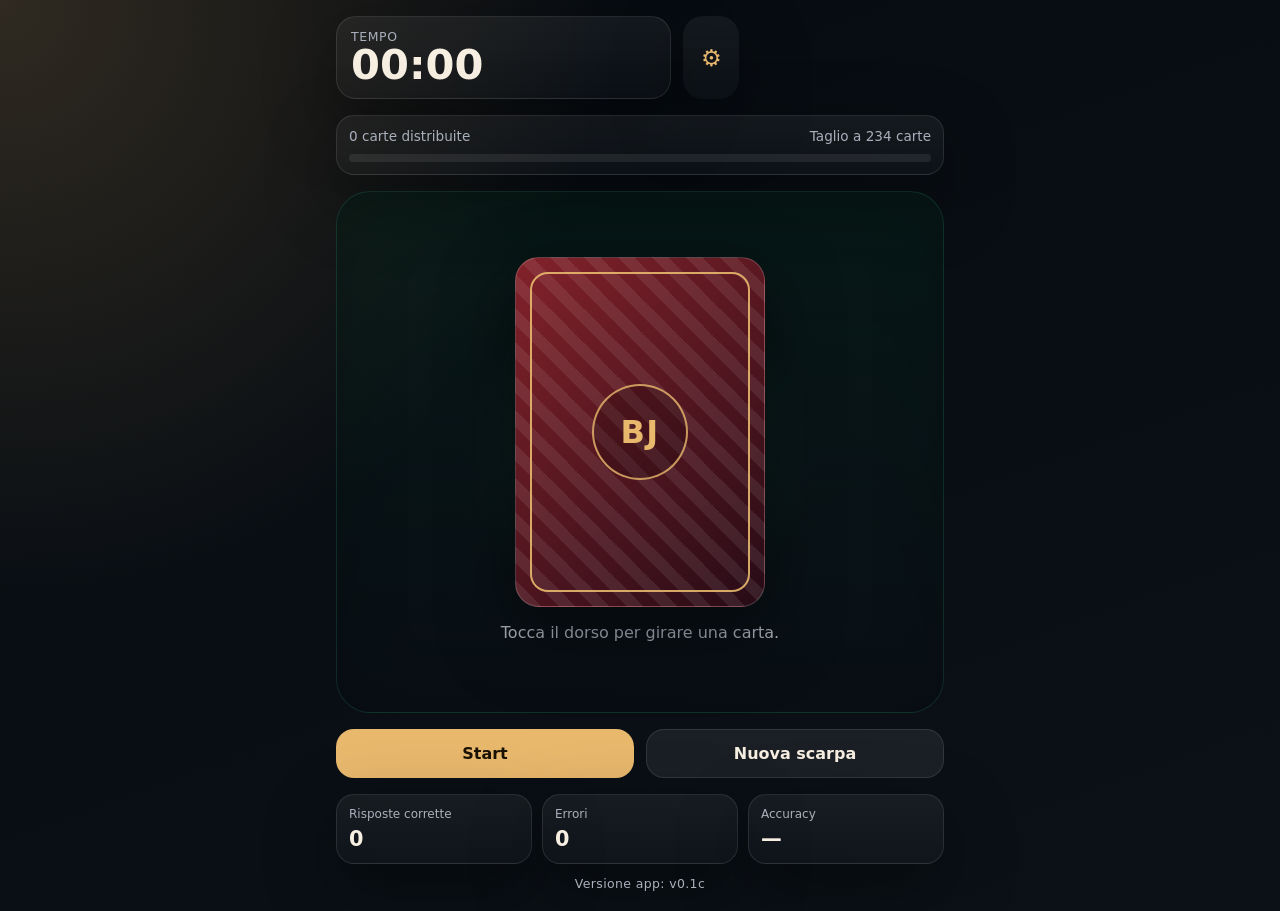
==== index.html @ acd710ee "Show app version and harden service worker caching (v0.1c) ### Motivation - Surface the current appl" ====
<!doctype html>
<html lang="it">
<head>
  <meta charset="utf-8" />
  <meta name="viewport" content="width=device-width, initial-scale=1, viewport-fit=cover" />
  <meta name="theme-color" content="#101820" />
  <meta name="description" content="PWA per allenarsi al conteggio carte Hi-Lo nel blackjack." />
  <title>BJ Hi-Lo Trainer</title>
  <link rel="manifest" href="manifest.webmanifest" />
  <link rel="icon" href="icons/icon-192.png" />
  <link rel="apple-touch-icon" href="icons/icon-192.png" />
  <link rel="stylesheet" href="styles.css" />
</head>
<body>
  <main class="app-shell">
    <header class="topbar topbar-compact" aria-label="Stato allenamento">
      <section class="stat-card stat-time">
        <span class="stat-label">Tempo</span>
        <strong id="timer">00:00</strong>
      </section>
      <button id="settingsToggle" class="icon-button" type="button" aria-expanded="false" aria-controls="settingsPanel">⚙︎</button>
    </header>

    <section id="settingsPanel" class="settings-panel" aria-label="Impostazioni">
      <div class="settings-grid">
        <label class="field">
          <span>Numero di mazzi</span>
          <select id="deckCount">
            <option value="1">1 mazzo</option>
            <option value="2">2 mazzi</option>
            <option value="4">4 mazzi</option>
            <option value="6" selected>6 mazzi</option>
            <option value="8">8 mazzi</option>
          </select>
        </label>

        <label class="field range-field">
          <span>Taglio / penetrazione: <strong id="cutLabel">75%</strong></span>
          <input id="cutPercent" type="range" min="50" max="90" step="5" value="75" />
        </label>

        <label class="switch-row">
          <span>
            <strong>Distribuzione automatica</strong>
            <small>Spenta: nuova carta al tap</small>
          </span>
          <input id="autoMode" type="checkbox" role="switch" />
        </label>

        <label id="speedField" class="field range-field is-hidden">
          <span>Velocità: <strong id="speedLabel">40</strong> carte/min</span>
          <input id="speed" type="range" min="10" max="120" step="5" value="40" />
        </label>
      </div>
    </section>

    <section class="shoe-progress" aria-label="Avanzamento scarpa">
      <div class="progress-copy">
        <span id="dealtInfo">0 carte distribuite</span>
        <span id="remainingInfo">Taglio a 234 carte</span>
      </div>
      <div class="progress-track"><span id="progressFill"></span></div>
    </section>

    <section class="table-area" aria-label="Area carte">
      <button id="cardButton" class="card-button" type="button" aria-label="Distribuisci una carta">
        <span id="card" class="playing-card card-back">
          <span class="card-face card-face-back">
            <span class="back-pattern">BJ</span>
          </span>
          <span class="card-face card-face-front">
            <span id="cardRankTop" class="rank top">?</span>
            <span id="cardSuit" class="suit">♠</span>
            <span id="cardRankBottom" class="rank bottom">?</span>
          </span>
        </span>
      </button>
      <p id="mainHint" class="main-hint">Tocca il dorso per girare una carta.</p>
    </section>

    <section class="controls" aria-label="Controlli">
      <button id="primaryAction" class="primary-button" type="button">Start</button>
      <button id="newShoe" class="secondary-button" type="button">Nuova scarpa</button>
    </section>

    <section class="mini-dashboard" aria-label="Statistiche sessione">
      <article>
        <span>Risposte corrette</span>
        <strong id="correctAnswers">0</strong>
      </article>
      <article>
        <span>Errori</span>
        <strong id="wrongAnswers">0</strong>
      </article>
      <article>
        <span>Accuracy</span>
        <strong id="accuracy">—</strong>
      </article>
    </section>

    <p class="app-version" aria-label="Versione applicazione">Versione app: v0.1c</p>

  </main>

  <dialog id="countDialog" class="count-dialog">
    <form method="dialog" id="countForm">
      <h2>Conteggio?</h2>
      <p>Inserisci il running count Hi-Lo attuale.</p>
      <input id="countInput" type="number" inputmode="numeric" autocomplete="off" aria-label="Conteggio attuale" />
      <menu>
        <button id="submitCount" class="primary-button" value="submit">Conferma</button>
      </menu>
    </form>
  </dialog>

  <dialog id="resultDialog" class="count-dialog result-dialog">
    <form method="dialog">
      <h2 id="resultTitle">Risultato</h2>
      <p id="resultMessage"></p>
      <menu>
        <button id="resultOk" class="primary-button" value="ok">Avanti</button>
      </menu>
    </form>
  </dialog>

  <script src="app.js" defer></script>
</body>
</html>
---- styles.css ----
:root {
  --bg: #0b1117;
  --panel: #101820;
  --panel-2: #142232;
  --text: #f7efe2;
  --muted: #a9b0bb;
  --gold: #e8b86d;
  --green: #3ddc97;
  --red: #ff6b6b;
  --line: rgba(255,255,255,.10);
  --shadow: 0 24px 70px rgba(0,0,0,.38);
  --radius: 24px;
  color-scheme: dark;
  font-family: Inter, ui-sans-serif, system-ui, -apple-system, BlinkMacSystemFont, "Segoe UI", sans-serif;
}

* { box-sizing: border-box; }

html, body { min-height: 100%; }

body {
  margin: 0;
  background:
    radial-gradient(circle at top left, rgba(232,184,109,.18), transparent 38rem),
    linear-gradient(160deg, #070b10, var(--bg));
  color: var(--text);
  -webkit-tap-highlight-color: transparent;
}

button, input, select { font: inherit; }

.app-shell {
  width: min(100%, 640px);
  min-height: 100dvh;
  margin: 0 auto;
  padding: max(16px, env(safe-area-inset-top)) 16px max(20px, env(safe-area-inset-bottom));
  display: grid;
  gap: 16px;
  align-content: start;
}

.topbar {
  display: grid;
  grid-template-columns: 1.35fr 1fr auto;
  gap: 12px;
  align-items: stretch;
}

.stat-card,
.icon-button,
.settings-panel,
.shoe-progress,
.mini-dashboard article,
.count-dialog form {
  background: linear-gradient(180deg, rgba(255,255,255,.055), rgba(255,255,255,.025));
  border: 1px solid var(--line);
  box-shadow: var(--shadow);
}

.stat-card {
  border-radius: 20px;
  padding: 12px 14px;
  min-height: 76px;
  display: grid;
  align-content: center;
}

.stat-label {
  color: var(--muted);
  font-size: .78rem;
  letter-spacing: .05em;
  text-transform: uppercase;
}

.stat-card strong {
  font-size: clamp(1.45rem, 8vw, 2.6rem);
  line-height: 1;
}

.count-value.positive { color: var(--green); }
.count-value.negative { color: var(--red); }

.icon-button {
  width: 56px;
  border: 0;
  color: var(--gold);
  border-radius: 20px;
  cursor: pointer;
  font-size: 1.45rem;
}

.settings-panel {
  border-radius: var(--radius);
  padding: 14px;
  display: none;
}

.settings-panel.is-open { display: block; }

.settings-grid {
  display: grid;
  gap: 14px;
}

.field, .switch-row {
  display: grid;
  gap: 8px;
  color: var(--muted);
  font-size: .92rem;
}

.field span strong { color: var(--text); }

select,
input[type="number"] {
  width: 100%;
  background: #0b1117;
  color: var(--text);
  border: 1px solid var(--line);
  border-radius: 14px;
  padding: 12px 14px;
  outline: none;
}

input[type="range"] { width: 100%; accent-color: var(--gold); }

.switch-row {
  grid-template-columns: 1fr auto;
  align-items: center;
  background: rgba(255,255,255,.04);
  border-radius: 18px;
  padding: 12px;
}

.switch-row strong { display: block; color: var(--text); }
.switch-row small { display: block; margin-top: 3px; }

input[role="switch"] {
  appearance: none;
  width: 56px;
  height: 32px;
  background: #1f2b38;
  border: 1px solid var(--line);
  border-radius: 999px;
  position: relative;
  cursor: pointer;
}

input[role="switch"]::after {
  content: "";
  position: absolute;
  width: 24px;
  height: 24px;
  top: 3px;
  left: 4px;
  border-radius: 50%;
  background: var(--muted);
  transition: transform .18s ease, background .18s ease;
}

input[role="switch"]:checked { background: rgba(232,184,109,.28); }
input[role="switch"]:checked::after { transform: translateX(22px); background: var(--gold); }

.is-hidden { display: none; }

.shoe-progress {
  border-radius: 18px;
  padding: 12px;
}

.progress-copy {
  display: flex;
  justify-content: space-between;
  gap: 12px;
  color: var(--muted);
  font-size: .85rem;
  margin-bottom: 10px;
}

.progress-track {
  width: 100%;
  height: 8px;
  border-radius: 999px;
  background: rgba(255,255,255,.08);
  overflow: hidden;
}

.progress-track span {
  display: block;
  width: 0%;
  height: 100%;
  background: linear-gradient(90deg, var(--gold), #ffe2aa);
  border-radius: inherit;
  transition: width .22s ease;
}

.table-area {
  min-height: clamp(360px, 58dvh, 560px);
  display: grid;
  place-items: center;
  gap: 16px;
  align-content: center;
  background:
    radial-gradient(circle, rgba(61,220,151,.10), transparent 44%),
    linear-gradient(180deg, rgba(7,40,30,.42), rgba(9,19,25,.18));
  border: 1px solid rgba(61,220,151,.13);
  border-radius: 34px;
  padding: 28px 18px;
  box-shadow: inset 0 0 70px rgba(0,0,0,.22);
}

.card-button {
  border: 0;
  background: transparent;
  padding: 0;
  cursor: pointer;
  perspective: 1200px;
}

.playing-card {
  width: min(70vw, 250px);
  aspect-ratio: 2.5 / 3.5;
  display: block;
  position: relative;
  transform-style: preserve-3d;
  transition: transform .36s cubic-bezier(.2,.8,.2,1), filter .2s ease;
}

.card-button:active .playing-card { filter: brightness(1.1); }
.playing-card.card-front { transform: rotateY(180deg); }

.card-face {
  position: absolute;
  inset: 0;
  border-radius: 24px;
  backface-visibility: hidden;
  overflow: hidden;
  border: 1px solid rgba(255,255,255,.18);
  box-shadow: 0 26px 70px rgba(0,0,0,.5);
}

.card-face-back {
  display: grid;
  place-items: center;
  background:
    linear-gradient(45deg, rgba(255,255,255,.08) 25%, transparent 25%, transparent 50%, rgba(255,255,255,.08) 50%, rgba(255,255,255,.08) 75%, transparent 75%),
    linear-gradient(135deg, #83222a, #260b16);
  background-size: 34px 34px, auto;
}

.card-face-back::before {
  content: "";
  position: absolute;
  inset: 14px;
  border: 2px solid rgba(232,184,109,.9);
  border-radius: 18px;
}

.back-pattern {
  color: var(--gold);
  border: 2px solid rgba(232,184,109,.82);
  border-radius: 999px;
  width: 96px;
  height: 96px;
  display: grid;
  place-items: center;
  font-size: 2rem;
  font-weight: 900;
  letter-spacing: .04em;
  background: rgba(0,0,0,.18);
}

.card-face-front {
  transform: rotateY(180deg);
  background: #f9f4ea;
  color: #101820;
  display: grid;
  place-items: center;
}

.rank {
  position: absolute;
  font-weight: 900;
  font-size: clamp(2rem, 11vw, 3.8rem);
  line-height: 1;
}

.rank.top { top: 18px; left: 18px; }
.rank.bottom { right: 18px; bottom: 18px; transform: rotate(180deg); }
.suit { font-size: clamp(4rem, 26vw, 8.8rem); line-height: 1; }
.red-card { color: #c62828; }
.black-card { color: #101820; }

.main-hint {
  margin: 0;
  color: var(--muted);
  text-align: center;
  min-height: 1.4em;
}

.controls {
  display: grid;
  grid-template-columns: 1fr 1fr;
  gap: 12px;
}

.primary-button,
.secondary-button {
  border: 0;
  border-radius: 18px;
  padding: 14px 16px;
  font-weight: 800;
  cursor: pointer;
}

.primary-button {
  background: var(--gold);
  color: #1b1206;
}

.secondary-button {
  background: rgba(255,255,255,.07);
  color: var(--text);
  border: 1px solid var(--line);
}

.mini-dashboard {
  display: grid;
  grid-template-columns: repeat(3, 1fr);
  gap: 10px;
}

.mini-dashboard article {
  border-radius: 18px;
  padding: 12px;
  display: grid;
  gap: 6px;
}

.mini-dashboard span {
  color: var(--muted);
  font-size: .75rem;
}

.mini-dashboard strong { font-size: 1.3rem; }

.count-dialog {
  border: 0;
  background: transparent;
  padding: 0;
  width: min(92vw, 420px);
}

.count-dialog::backdrop { background: rgba(0,0,0,.72); backdrop-filter: blur(4px); }

.count-dialog form {
  border-radius: 28px;
  padding: 22px;
  color: var(--text);
  display: grid;
  gap: 14px;
}

.count-dialog h2,
.count-dialog p { margin: 0; }
.count-dialog p { color: var(--muted); }
.count-dialog menu { margin: 0; padding: 0; display: grid; }
.count-dialog input { font-size: 2rem; text-align: center; }

@media (min-width: 720px) {
  .settings-grid { grid-template-columns: 1fr 1fr; }
  .switch-row { grid-column: span 2; }
  .range-field { grid-column: span 2; }
}

.app-version {
  margin: -4px 0 0;
  text-align: center;
  color: var(--muted);
  font-size: .78rem;
  letter-spacing: .03em;
}
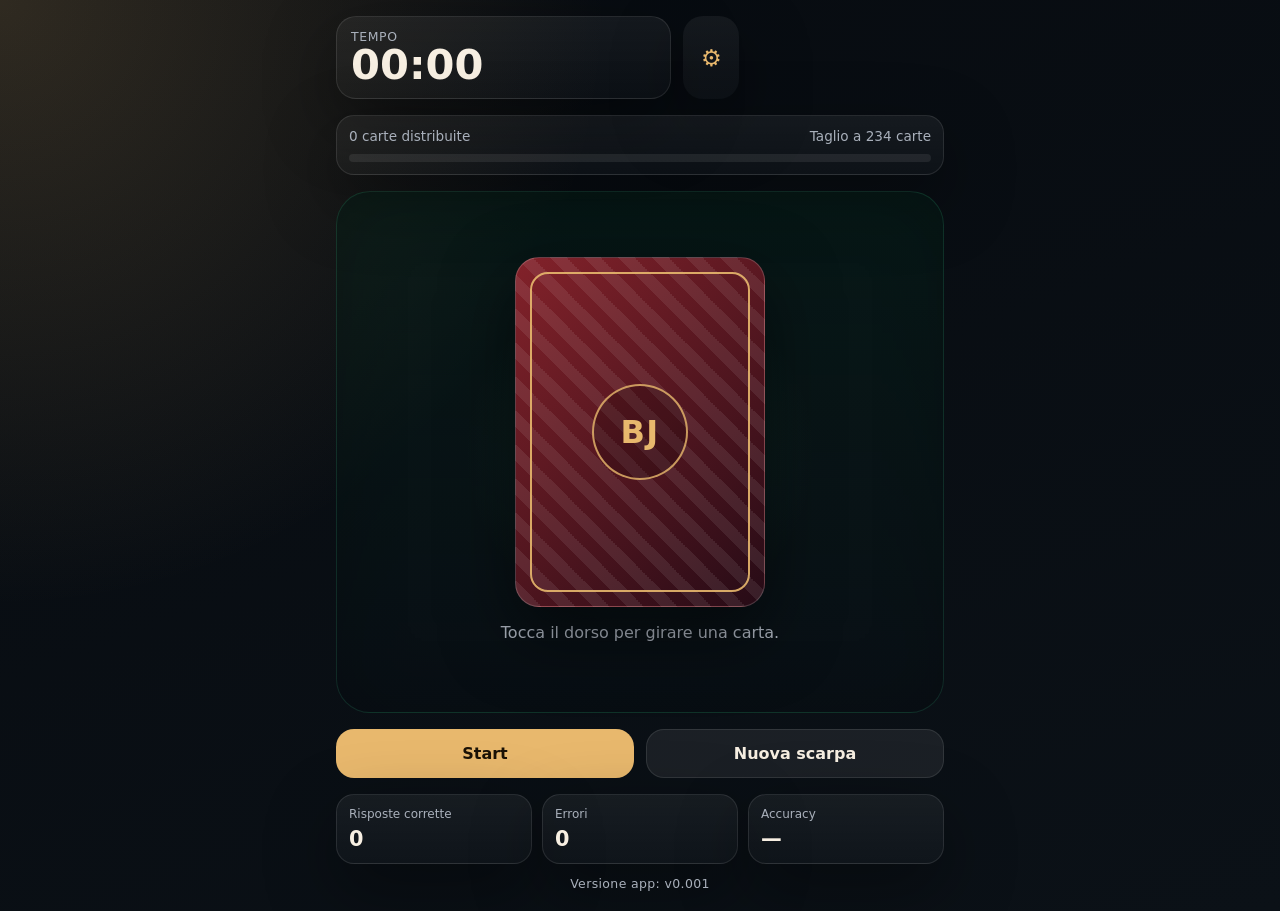
==== commit 336fafb9: "UI/timing, CSS fixes, app version label and safer service worker caching - Give the count prompt mor" ====
--- a/index.html
+++ b/index.html
@@ -98,7 +98,7 @@
       </article>
     </section>
 
-    <p class="app-version" aria-label="Versione applicazione">Versione app: v0.1c</p>
+    <p class="app-version" aria-label="Versione applicazione">Versione app: v0.001</p>
 
   </main>
 
--- a/styles.css
+++ b/styles.css
@@ -234,12 +234,14 @@
   inset: 0;
   border-radius: 24px;
   backface-visibility: hidden;
+  -webkit-backface-visibility: hidden;
   overflow: hidden;
   border: 1px solid rgba(255,255,255,.18);
   box-shadow: 0 26px 70px rgba(0,0,0,.5);
 }
 
 .card-face-back {
+  transform: rotateY(0deg);
   display: grid;
   place-items: center;
   background:
@@ -349,9 +351,10 @@
   background: transparent;
   padding: 0;
   width: min(92vw, 420px);
-}
-
-.count-dialog::backdrop { background: rgba(0,0,0,.72); backdrop-filter: blur(4px); }
+  margin: auto auto max(16px, env(safe-area-inset-bottom));
+}
+
+.count-dialog::backdrop { background: rgba(0,0,0,.35); backdrop-filter: blur(1.5px); }
 
 .count-dialog form {
   border-radius: 28px;
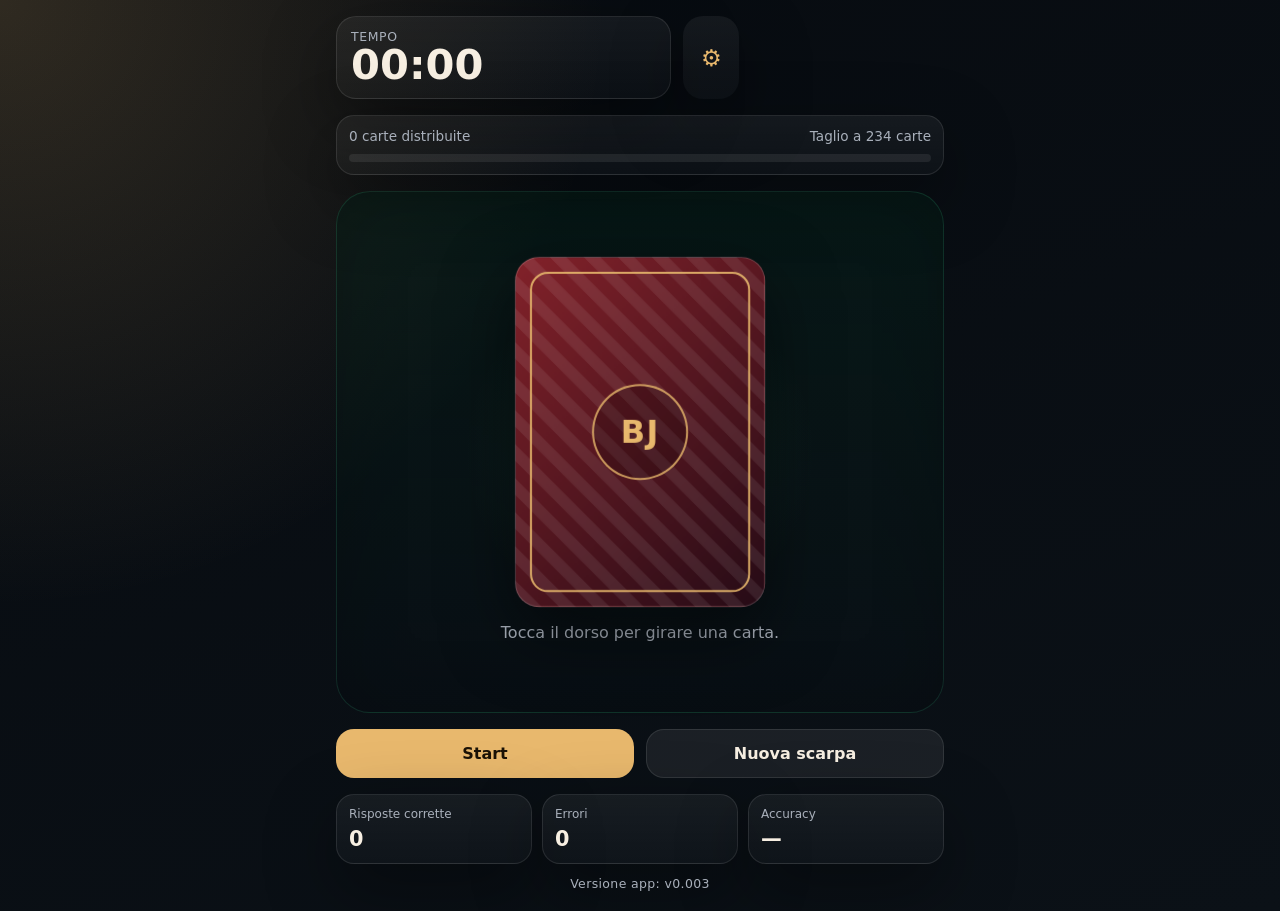
==== commit 4ec3fd51: "Expose app version, bump cache/versioning, and fix card/dialog rendering and SW caching ### Motivati" ====
--- a/index.html
+++ b/index.html
@@ -98,7 +98,7 @@
       </article>
     </section>
 
-    <p class="app-version" aria-label="Versione applicazione">Versione app: v0.001</p>
+    <p id="appVersion" class="app-version" aria-label="Versione applicazione">Versione app: v0.003</p>
 
   </main>
 
--- a/styles.css
+++ b/styles.css
@@ -227,6 +227,7 @@
 }
 
 .card-button:active .playing-card { filter: brightness(1.1); }
+.playing-card { will-change: transform; }
 .playing-card.card-front { transform: rotateY(180deg); }
 
 .card-face {
@@ -241,7 +242,7 @@
 }
 
 .card-face-back {
-  transform: rotateY(0deg);
+  transform: rotateY(0deg) translateZ(1px);
   display: grid;
   place-items: center;
   background:
@@ -273,7 +274,7 @@
 }
 
 .card-face-front {
-  transform: rotateY(180deg);
+  transform: rotateY(180deg) translateZ(1px);
   background: #f9f4ea;
   color: #101820;
   display: grid;
@@ -354,7 +355,7 @@
   margin: auto auto max(16px, env(safe-area-inset-bottom));
 }
 
-.count-dialog::backdrop { background: rgba(0,0,0,.35); backdrop-filter: blur(1.5px); }
+.count-dialog::backdrop { background: rgba(0,0,0,.35); backdrop-filter: none; }
 
 .count-dialog form {
   border-radius: 28px;
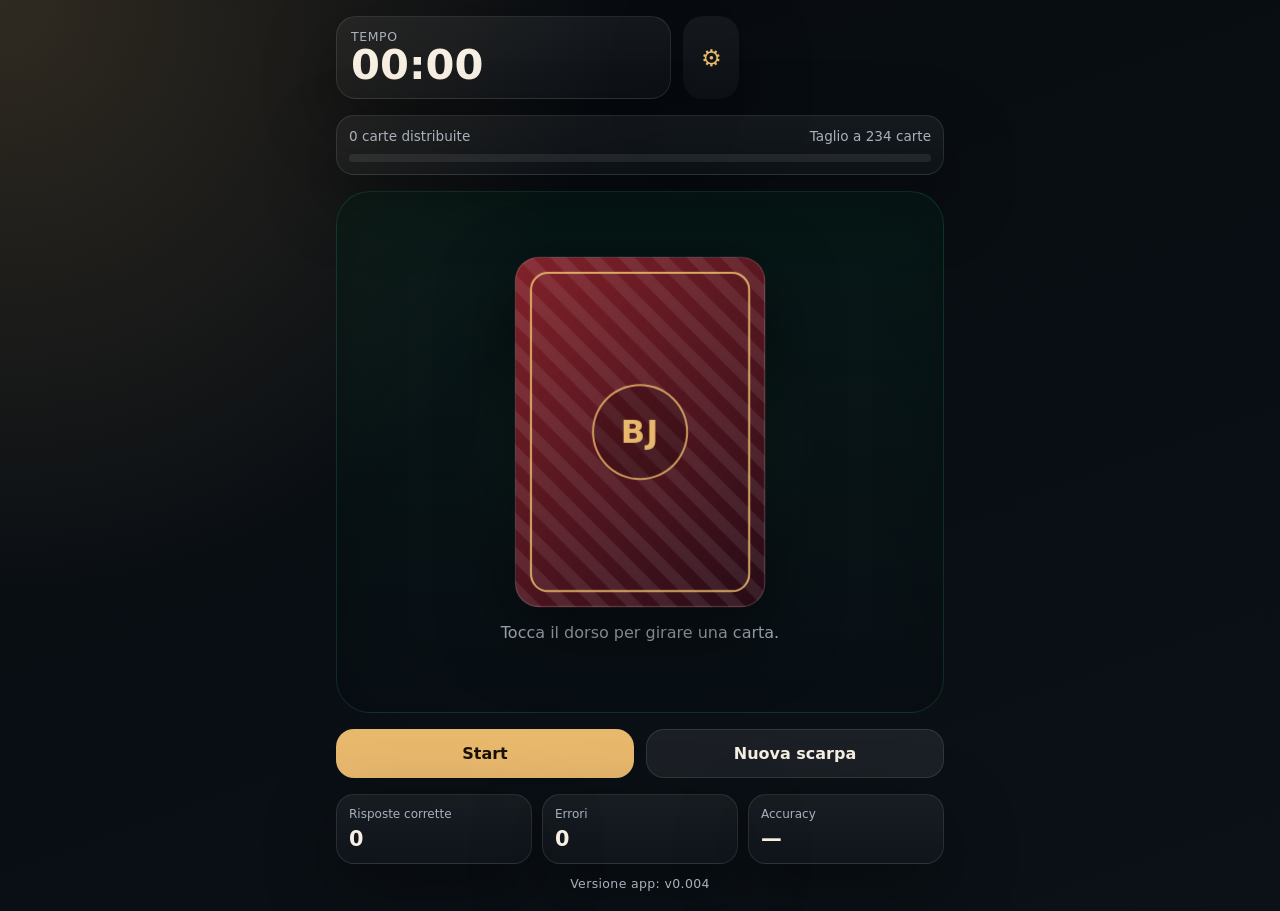
==== commit e031ae9a: "Release v0.004: show app version, update caching and UI tweaks ### Motivation - Ship app version `v0" ====
--- a/index.html
+++ b/index.html
@@ -98,7 +98,8 @@
       </article>
     </section>
 
-    <p id="appVersion" class="app-version" aria-label="Versione applicazione">Versione app: v0.003</p>
+
+    <p id="appVersion" class="app-version" aria-label="Versione applicazione">Versione app: v0.004</p>
 
   </main>
 
--- a/styles.css
+++ b/styles.css
@@ -352,7 +352,7 @@
   background: transparent;
   padding: 0;
   width: min(92vw, 420px);
-  margin: auto auto max(16px, env(safe-area-inset-bottom));
+  margin: auto auto calc(max(16px, env(safe-area-inset-bottom)) + 120px);
 }
 
 .count-dialog::backdrop { background: rgba(0,0,0,.35); backdrop-filter: none; }
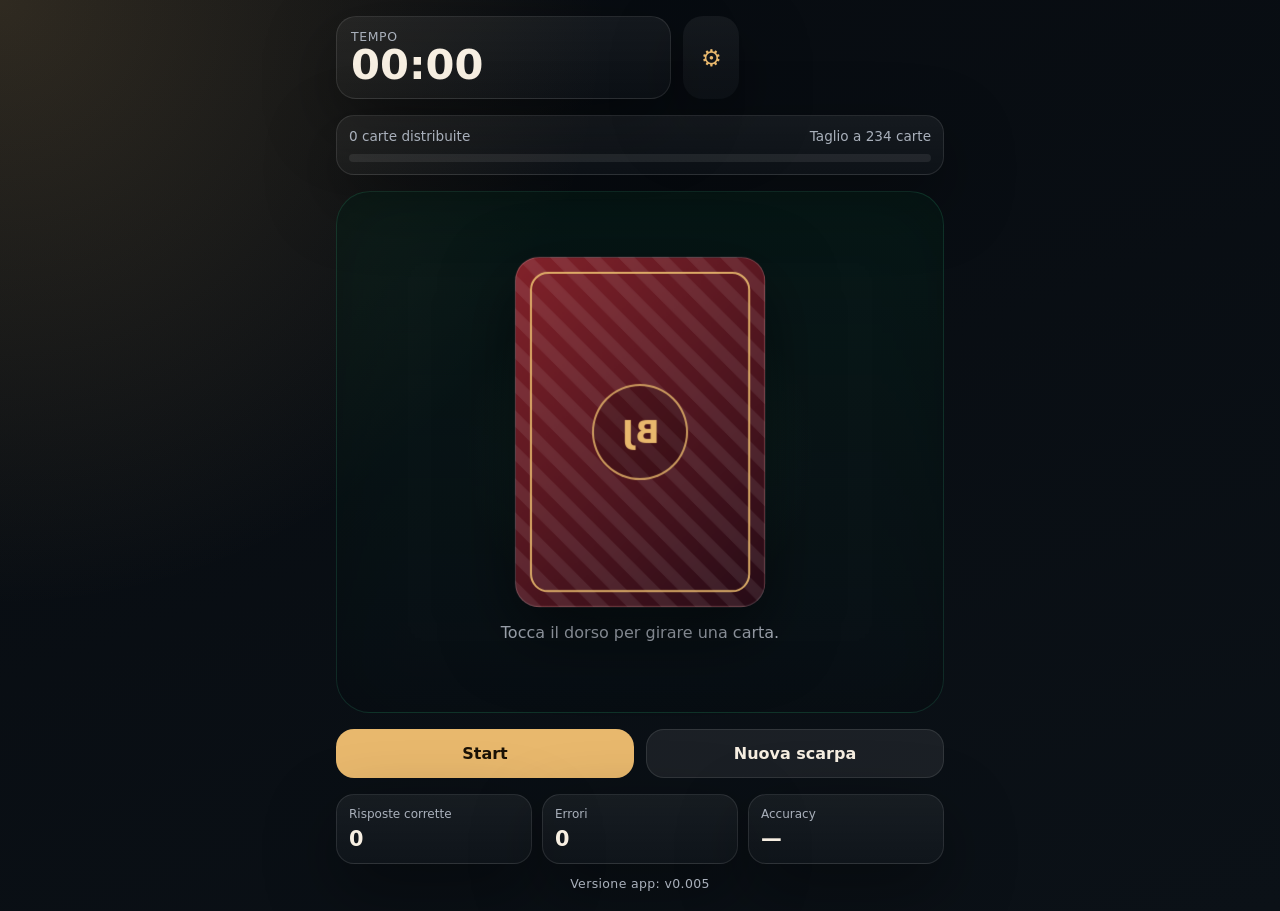
==== commit 43a7dabb: "Bump app version to v0.005 and tweak card/back dialog styles ### Motivation - Bump the application v" ====
--- a/index.html
+++ b/index.html
@@ -99,7 +99,7 @@
     </section>
 
 
-    <p id="appVersion" class="app-version" aria-label="Versione applicazione">Versione app: v0.004</p>
+    <p id="appVersion" class="app-version" aria-label="Versione applicazione">Versione app: v0.005</p>
 
   </main>
 
--- a/styles.css
+++ b/styles.css
@@ -260,6 +260,7 @@
 }
 
 .back-pattern {
+  transform: rotateY(180deg);
   color: var(--gold);
   border: 2px solid rgba(232,184,109,.82);
   border-radius: 999px;
@@ -352,7 +353,11 @@
   background: transparent;
   padding: 0;
   width: min(92vw, 420px);
-  margin: auto auto calc(max(16px, env(safe-area-inset-bottom)) + 120px);
+  margin: max(16px, env(safe-area-inset-top)) auto auto;
+}
+
+.count-dialog[open] {
+  transform: translateY(-12vh);
 }
 
 .count-dialog::backdrop { background: rgba(0,0,0,.35); backdrop-filter: none; }
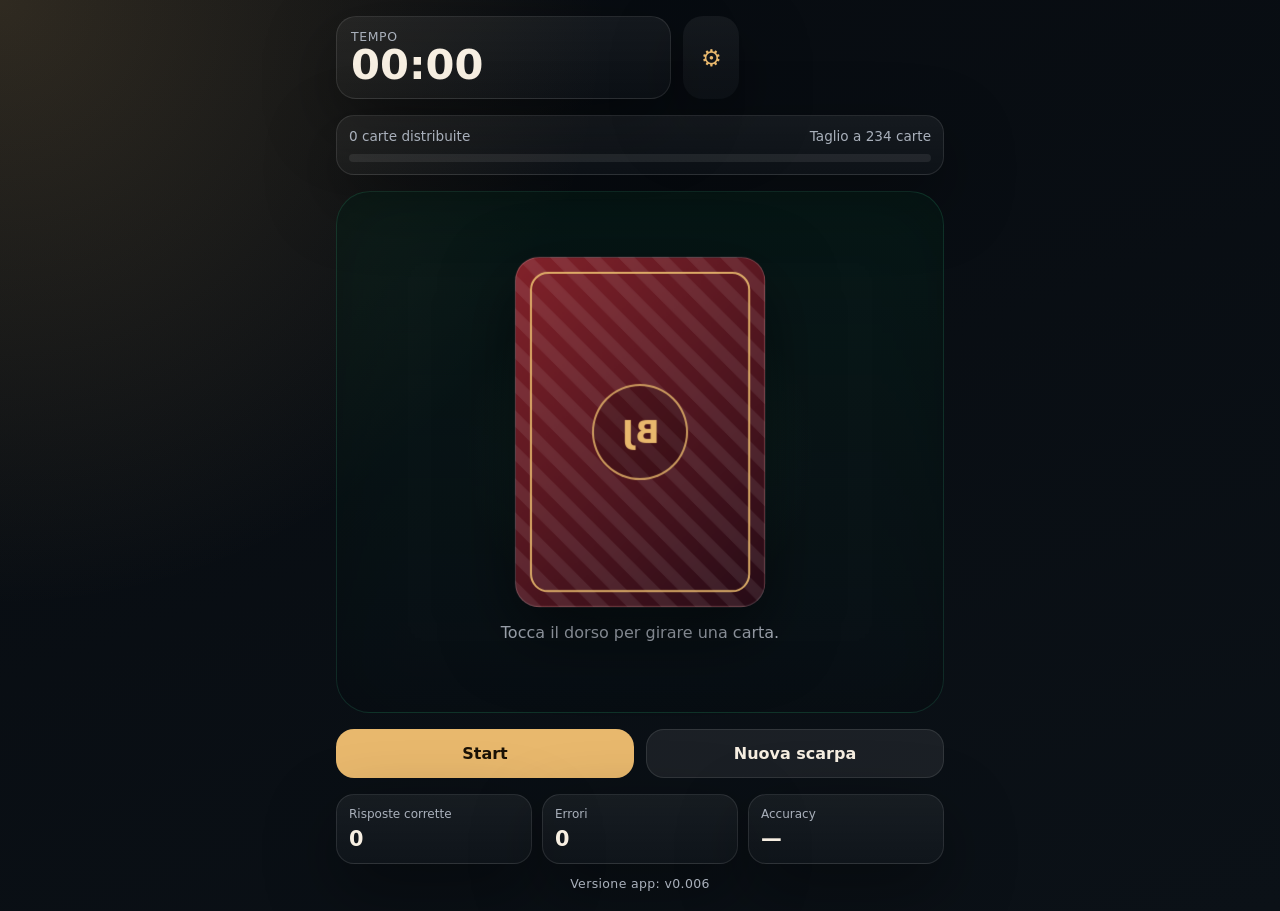
==== commit 4ebee69b: "Sync release metadata and service worker cache to v0.006 on main - Ensure all app version markers, P" ====
--- a/index.html
+++ b/index.html
@@ -99,7 +99,7 @@
     </section>
 
 
-    <p id="appVersion" class="app-version" aria-label="Versione applicazione">Versione app: v0.005</p>
+    <p id="appVersion" class="app-version" aria-label="Versione applicazione">Versione app: v0.006</p>
 
   </main>
 
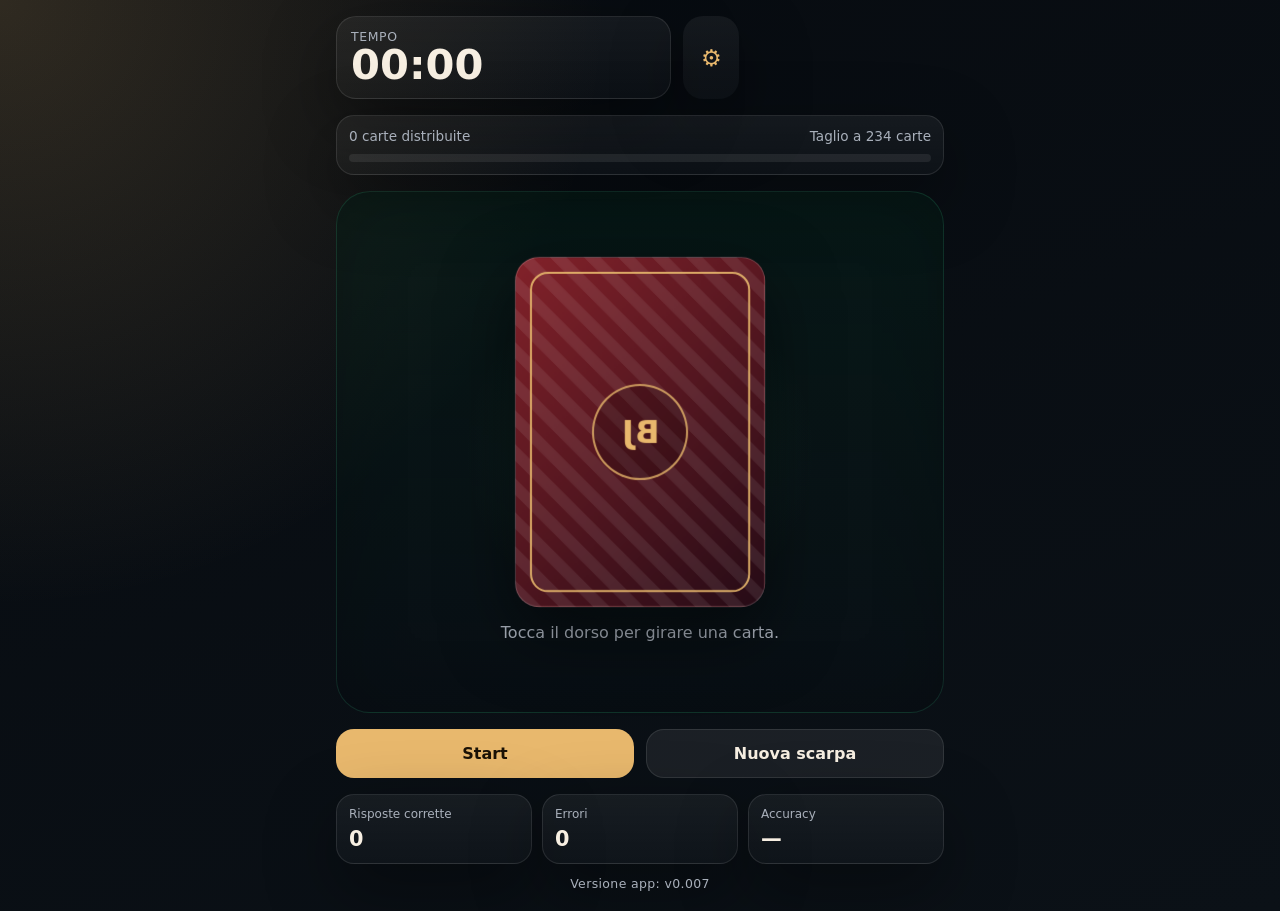
==== commit 8faf824f: "Fix count popup alignment with keyboard and release v0.007" ====
--- a/index.html
+++ b/index.html
@@ -99,7 +99,7 @@
     </section>
 
 
-    <p id="appVersion" class="app-version" aria-label="Versione applicazione">Versione app: v0.006</p>
+    <p id="appVersion" class="app-version" aria-label="Versione applicazione">Versione app: v0.007</p>
 
   </main>
 
--- a/styles.css
+++ b/styles.css
@@ -357,7 +357,7 @@
 }
 
 .count-dialog[open] {
-  transform: translateY(-12vh);
+  transform: translateY(calc(-1 * var(--count-dialog-lift, 0px)));
 }
 
 .count-dialog::backdrop { background: rgba(0,0,0,.35); backdrop-filter: none; }
